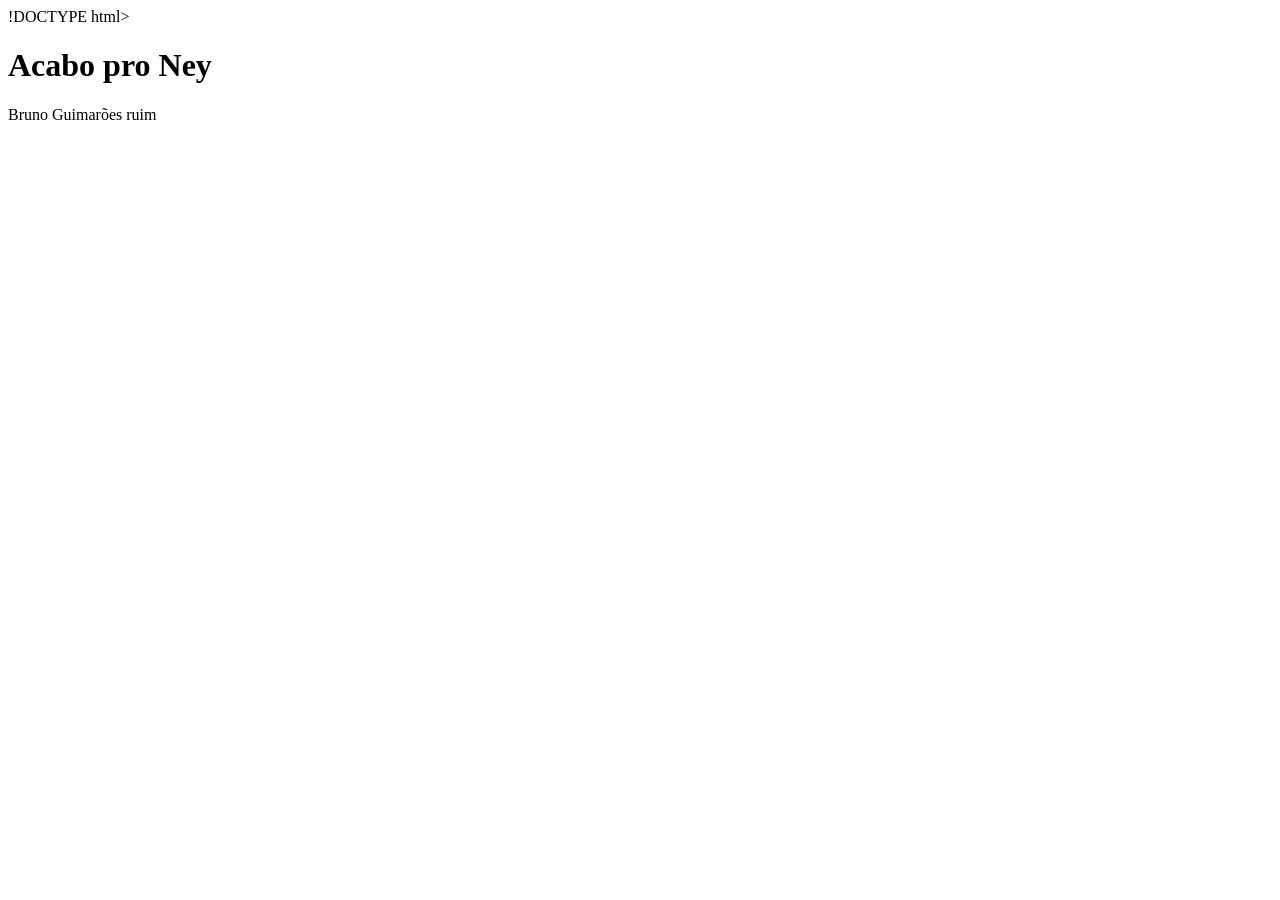
==== index.html @ 1e8b7b63 "Update and rename ney.html to index.html" ====
!DOCTYPE html>
<html lang="pr-br">
<head>
    <meta charset="UTF-8">
    <meta name="viewport" content="width=device-width, initial-scale=1.0">
    <title>Document</title>
</head>
<body>
    <h1>Acabo pro Ney</h1>
    <p>Bruno Guimarões ruim</p>
    
    
</body>
</html>
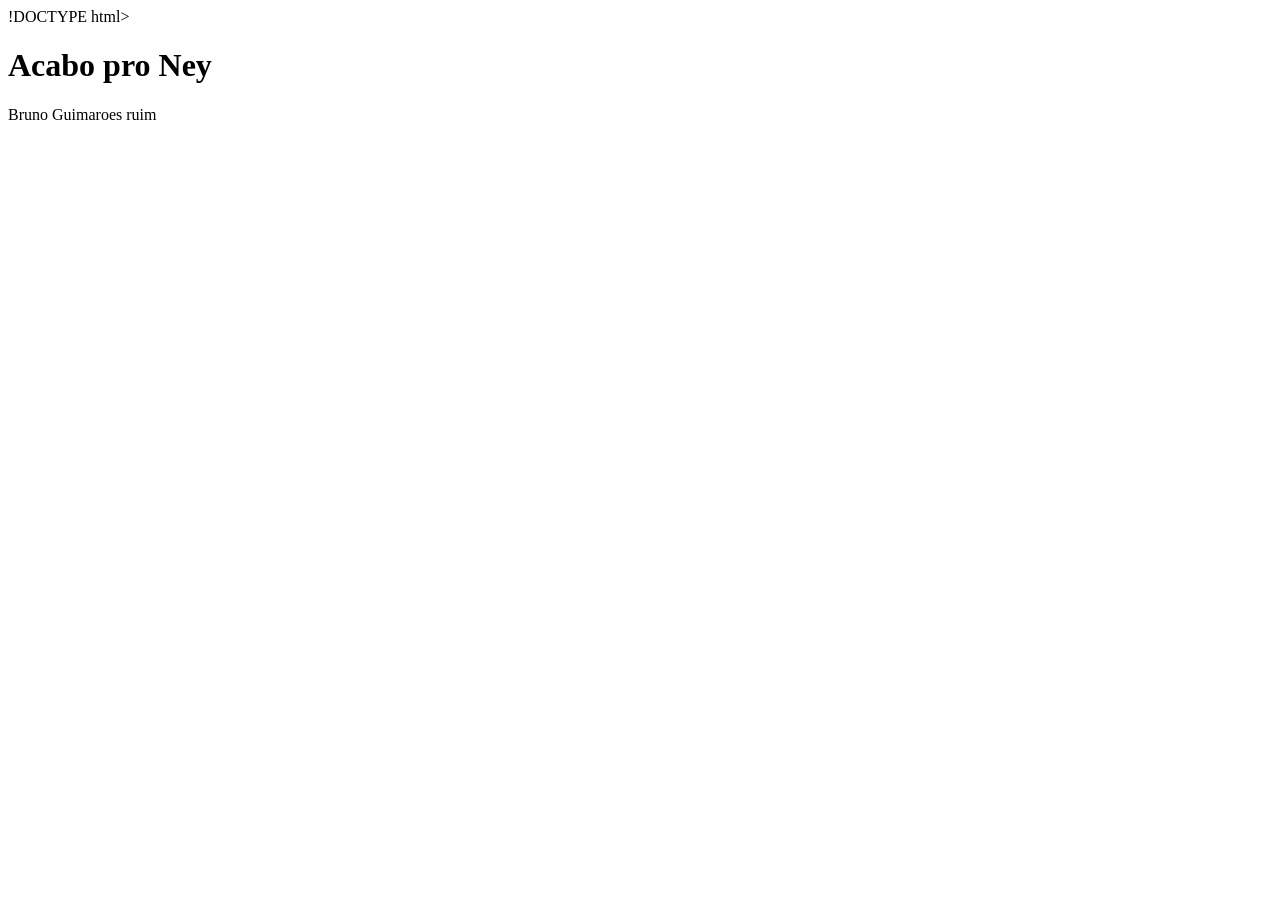
==== commit dbf8c9d3: "Update index.html" ====
--- a/index.html
+++ b/index.html
@@ -7,7 +7,7 @@
 </head>
 <body>
     <h1>Acabo pro Ney</h1>
-    <p>Bruno Guimarões ruim</p>
+    <p>Bruno Guimaroes ruim</p>
     
     
 </body>
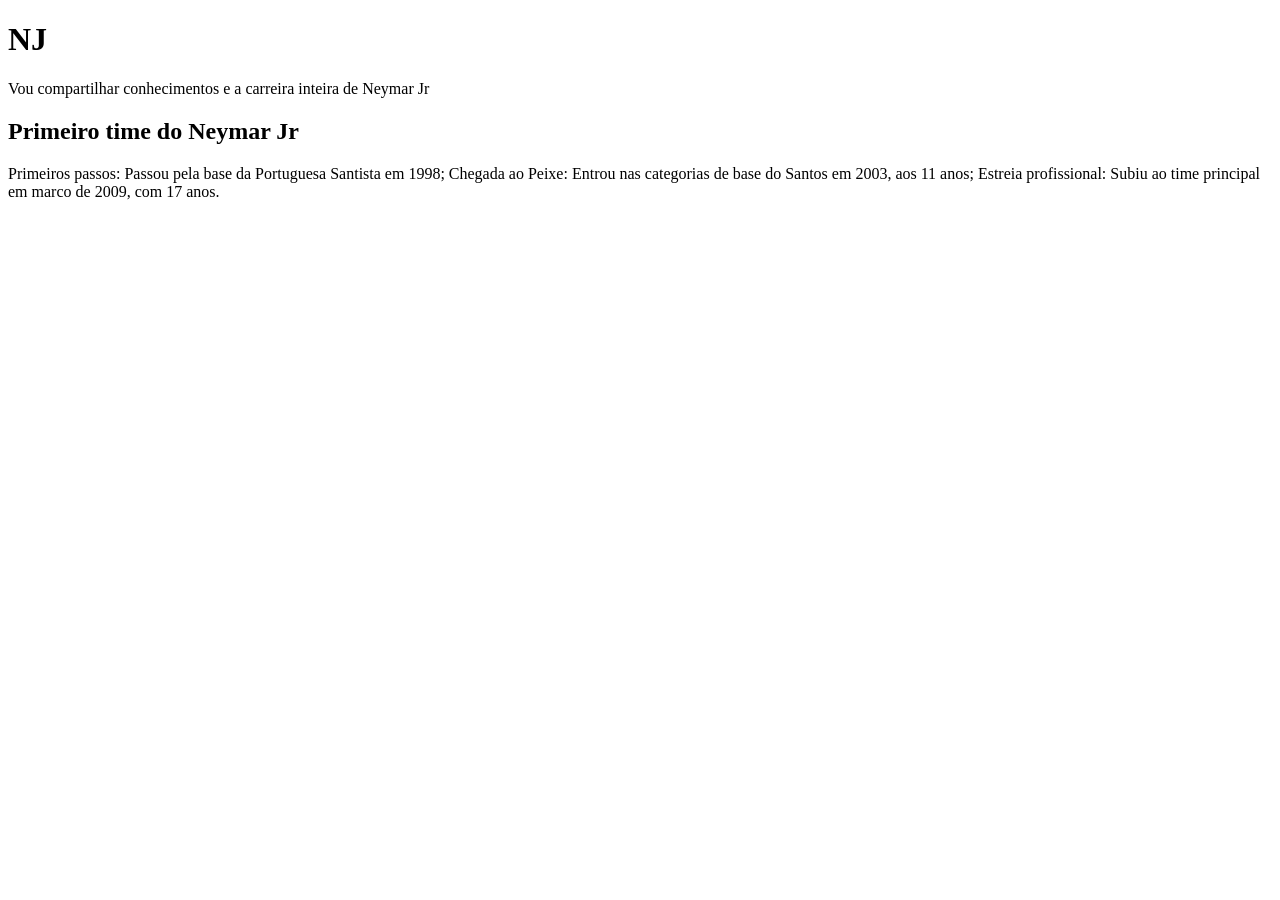
==== commit f8dc98e1: "Update index.html" ====
--- a/index.html
+++ b/index.html
@@ -1,14 +1,17 @@
-!DOCTYPE html>
-<html lang="pr-br">
+<!DOCTYPE html>
+
+<html lang="pt-br">
 <head>
-    <meta charset="UTF-8">
-    <meta name="viewport" content="width=device-width, initial-scale=1.0">
-    <title>Document</title>
+<meta charset="UTF-8">
+<meta name="viewport" content="width=device-width, initial-scale=1.0">
+<title>NJ</title>
 </head>
 <body>
-    <h1>Acabo pro Ney</h1>
-    <p>Bruno Guimaroes ruim</p>
-    
-    
+<h1>NJ</h1>
+<p>Vou compartilhar conhecimentos e a carreira inteira de Neymar Jr</p>
+<h2>Primeiro time do Neymar Jr</h2>
+<p>Primeiros passos: Passou pela base da Portuguesa Santista em 1998;
+    Chegada ao Peixe: Entrou nas categorias de base do Santos em 2003, aos 11 anos;
+    Estreia profissional: Subiu ao time principal em marco de 2009, com 17 anos.</p>
 </body>
 </html>
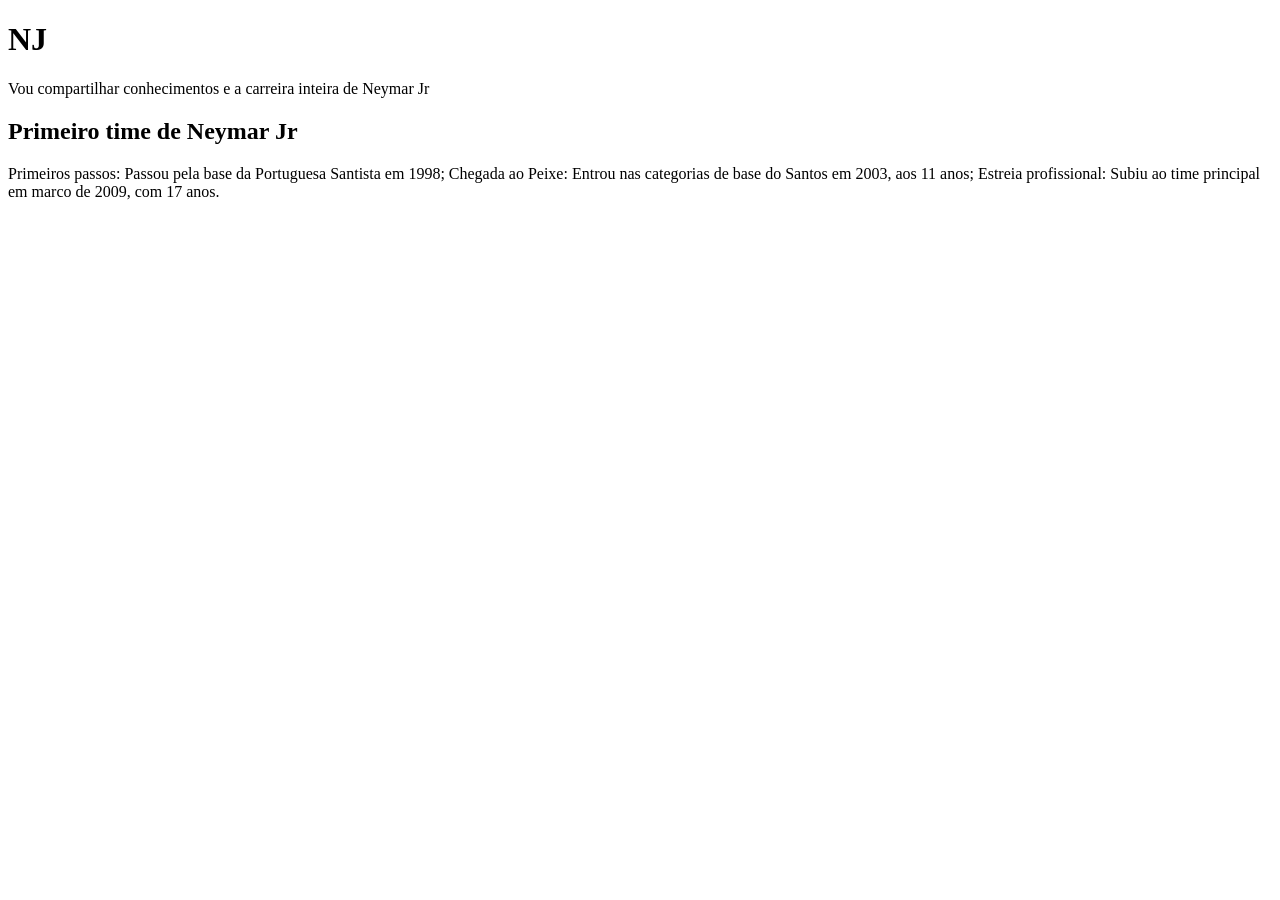
==== commit 1cb1d1d2: "Update index.html" ====
--- a/index.html
+++ b/index.html
@@ -9,7 +9,7 @@
 <body>
 <h1>NJ</h1>
 <p>Vou compartilhar conhecimentos e a carreira inteira de Neymar Jr</p>
-<h2>Primeiro time do Neymar Jr</h2>
+<h2>Primeiro time de Neymar Jr</h2>
 <p>Primeiros passos: Passou pela base da Portuguesa Santista em 1998;
     Chegada ao Peixe: Entrou nas categorias de base do Santos em 2003, aos 11 anos;
     Estreia profissional: Subiu ao time principal em marco de 2009, com 17 anos.</p>
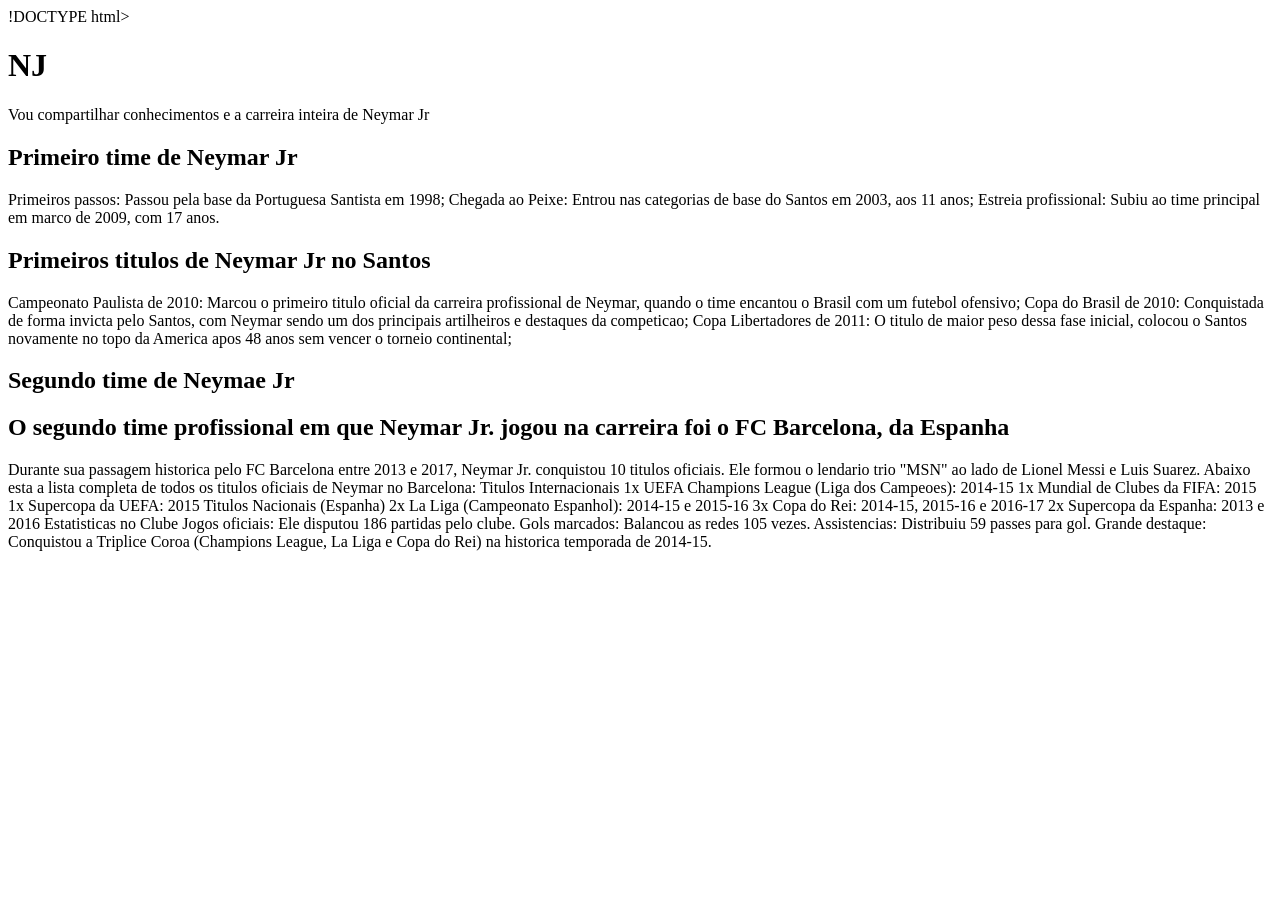
==== commit 7adce2a0: "Update index.html" ====
--- a/index.html
+++ b/index.html
@@ -1,4 +1,4 @@
-<!DOCTYPE html>
+!DOCTYPE html>
 
 <html lang="pt-br">
 <head>
@@ -13,5 +13,34 @@
 <p>Primeiros passos: Passou pela base da Portuguesa Santista em 1998;
     Chegada ao Peixe: Entrou nas categorias de base do Santos em 2003, aos 11 anos;
     Estreia profissional: Subiu ao time principal em marco de 2009, com 17 anos.</p>
+ <h2>Primeiros titulos de Neymar Jr no Santos</h2>   
+<p> Campeonato Paulista de 2010: Marcou o primeiro titulo oficial da carreira profissional de Neymar, quando o time encantou o Brasil com um futebol ofensivo;
+ Copa do Brasil de 2010: Conquistada de forma invicta pelo Santos, com Neymar sendo um dos principais artilheiros e destaques da competicao;
+ Copa Libertadores de 2011: O titulo de maior peso dessa fase inicial, colocou o Santos novamente no topo da America apos 48 anos sem vencer o torneio continental;
+</p>
+<h2>Segundo time de Neymae Jr</h2>
+<h2>O segundo time profissional em que Neymar Jr. jogou na carreira foi o FC Barcelona, da Espanha</h2>
+<p>Durante sua passagem historica pelo FC Barcelona entre 2013 e 2017, Neymar Jr. conquistou 10 titulos oficiais. Ele formou o lendario trio "MSN" ao lado de Lionel Messi e Luis Suarez.
+Abaixo esta a lista completa de todos os titulos oficiais de Neymar no Barcelona:
+
+Titulos Internacionais
+
+1x UEFA Champions League (Liga dos Campeoes): 2014-15
+1x Mundial de Clubes da FIFA: 2015
+1x Supercopa da UEFA: 2015
+
+Titulos Nacionais (Espanha)
+
+2x La Liga (Campeonato Espanhol): 2014-15 e 2015-16
+3x Copa do Rei: 2014-15, 2015-16 e 2016-17
+2x Supercopa da Espanha: 2013 e 2016
+
+Estatisticas no Clube
+
+Jogos oficiais: Ele disputou 186 partidas pelo clube.
+Gols marcados: Balancou as redes 105 vezes.
+Assistencias: Distribuiu 59 passes para gol.
+Grande destaque: Conquistou a Triplice Coroa (Champions League, La Liga e Copa do Rei) na historica temporada de 2014-15.
+</p>
 </body>
 </html>
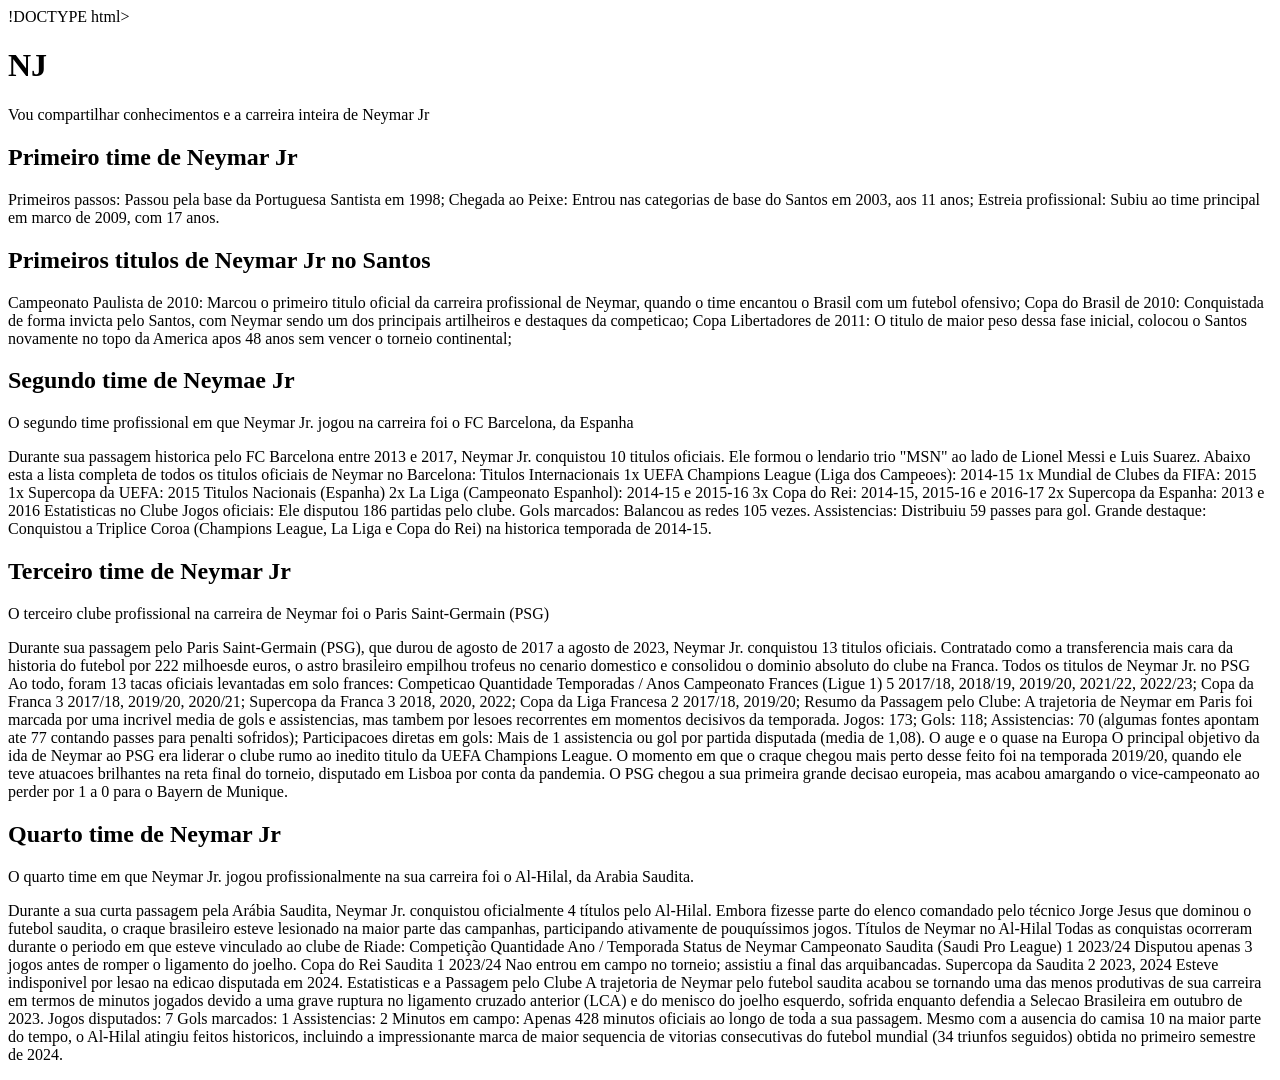
==== commit 8b833efe: "Update index.html" ====
--- a/index.html
+++ b/index.html
@@ -19,7 +19,7 @@
  Copa Libertadores de 2011: O titulo de maior peso dessa fase inicial, colocou o Santos novamente no topo da America apos 48 anos sem vencer o torneio continental;
 </p>
 <h2>Segundo time de Neymae Jr</h2>
-<h2>O segundo time profissional em que Neymar Jr. jogou na carreira foi o FC Barcelona, da Espanha</h2>
+<p>O segundo time profissional em que Neymar Jr. jogou na carreira foi o FC Barcelona, da Espanha</p>
 <p>Durante sua passagem historica pelo FC Barcelona entre 2013 e 2017, Neymar Jr. conquistou 10 titulos oficiais. Ele formou o lendario trio "MSN" ao lado de Lionel Messi e Luis Suarez.
 Abaixo esta a lista completa de todos os titulos oficiais de Neymar no Barcelona:
 
@@ -42,5 +42,50 @@
 Assistencias: Distribuiu 59 passes para gol.
 Grande destaque: Conquistou a Triplice Coroa (Champions League, La Liga e Copa do Rei) na historica temporada de 2014-15.
 </p>
+<h2>Terceiro time de Neymar Jr</h2>
+<p>O terceiro clube profissional na carreira de Neymar foi o Paris Saint-Germain (PSG)</p>
+<p>Durante sua passagem pelo Paris Saint-Germain (PSG), que durou de agosto de 2017 a agosto de 2023, Neymar Jr. conquistou 13 titulos oficiais. Contratado como a transferencia mais cara da historia do futebol por 222 milhoesde euros, o astro brasileiro empilhou trofeus no cenario domestico e consolidou o dominio absoluto do clube na Franca.
+
+Todos os titulos de Neymar Jr. no PSG
+
+Ao todo, foram 13 tacas oficiais levantadas em solo frances:
+
+Competicao	Quantidade	Temporadas / Anos
+Campeonato Frances (Ligue 1)	5	2017/18, 2018/19, 2019/20, 2021/22, 2022/23;
+Copa da Franca	3	2017/18, 2019/20, 2020/21;
+Supercopa da Franca	3	2018, 2020, 2022;
+Copa da Liga Francesa	2	2017/18, 2019/20;
+
+Resumo da Passagem pelo Clube:
+
+A trajetoria de Neymar em Paris foi marcada por uma incrivel media de gols e assistencias, mas tambem por lesoes recorrentes em momentos decisivos da temporada.
+Jogos: 173;
+Gols: 118;
+Assistencias: 70 (algumas fontes apontam ate 77 contando passes para penalti sofridos);
+Participacoes diretas em gols: Mais de 1 assistencia ou gol por partida disputada (media de 1,08).
+
+O auge e o quase na Europa
+
+O principal objetivo da ida de Neymar ao PSG era liderar o clube rumo ao inedito titulo da UEFA Champions League. O momento em que o craque chegou mais perto desse feito foi na temporada 2019/20, quando ele teve atuacoes brilhantes na reta final do torneio, disputado em Lisboa por conta da pandemia. O PSG chegou a sua primeira grande decisao europeia, mas acabou amargando o vice-campeonato ao perder por 1 a 0 para o Bayern de Munique.</p>
+<h2>Quarto time de Neymar Jr</h2>
+<p>O quarto time em que Neymar Jr. jogou profissionalmente na sua carreira foi o Al-Hilal, da Arabia Saudita.</p>
+<p>Durante a sua curta passagem pela Arábia Saudita, Neymar Jr. conquistou oficialmente 4 títulos pelo Al-Hilal. Embora fizesse parte do elenco comandado pelo técnico Jorge Jesus que dominou o futebol saudita, o craque brasileiro esteve lesionado na maior parte das campanhas, participando ativamente de pouquíssimos jogos.
+
+Títulos de Neymar no Al-Hilal
+
+Todas as conquistas ocorreram durante o periodo em que esteve vinculado ao clube de Riade:
+Competição	Quantidade	Ano / Temporada	Status de Neymar
+Campeonato Saudita (Saudi Pro League)	1	2023/24	Disputou apenas 3 jogos antes de romper o ligamento do joelho.
+Copa do Rei Saudita	1	2023/24	Nao entrou em campo no torneio; assistiu a final das arquibancadas.
+Supercopa da Saudita	2	2023, 2024	Esteve indisponivel por lesao na edicao disputada em 2024.
+
+Estatisticas e a Passagem pelo Clube
+
+A trajetoria de Neymar pelo futebol saudita acabou se tornando uma das menos produtivas de sua carreira em termos de minutos jogados devido a uma grave ruptura no ligamento cruzado anterior (LCA) e do menisco do joelho esquerdo, sofrida enquanto defendia a Selecao Brasileira em outubro de 2023.
+Jogos disputados: 7
+Gols marcados: 1
+Assistencias: 2
+Minutos em campo: Apenas 428 minutos oficiais ao longo de toda a sua passagem.
+Mesmo com a ausencia do camisa 10 na maior parte do tempo, o Al-Hilal atingiu feitos historicos, incluindo a impressionante marca de maior sequencia de vitorias consecutivas do futebol mundial (34 triunfos seguidos) obtida no primeiro semestre de 2024.</p>
 </body>
 </html>
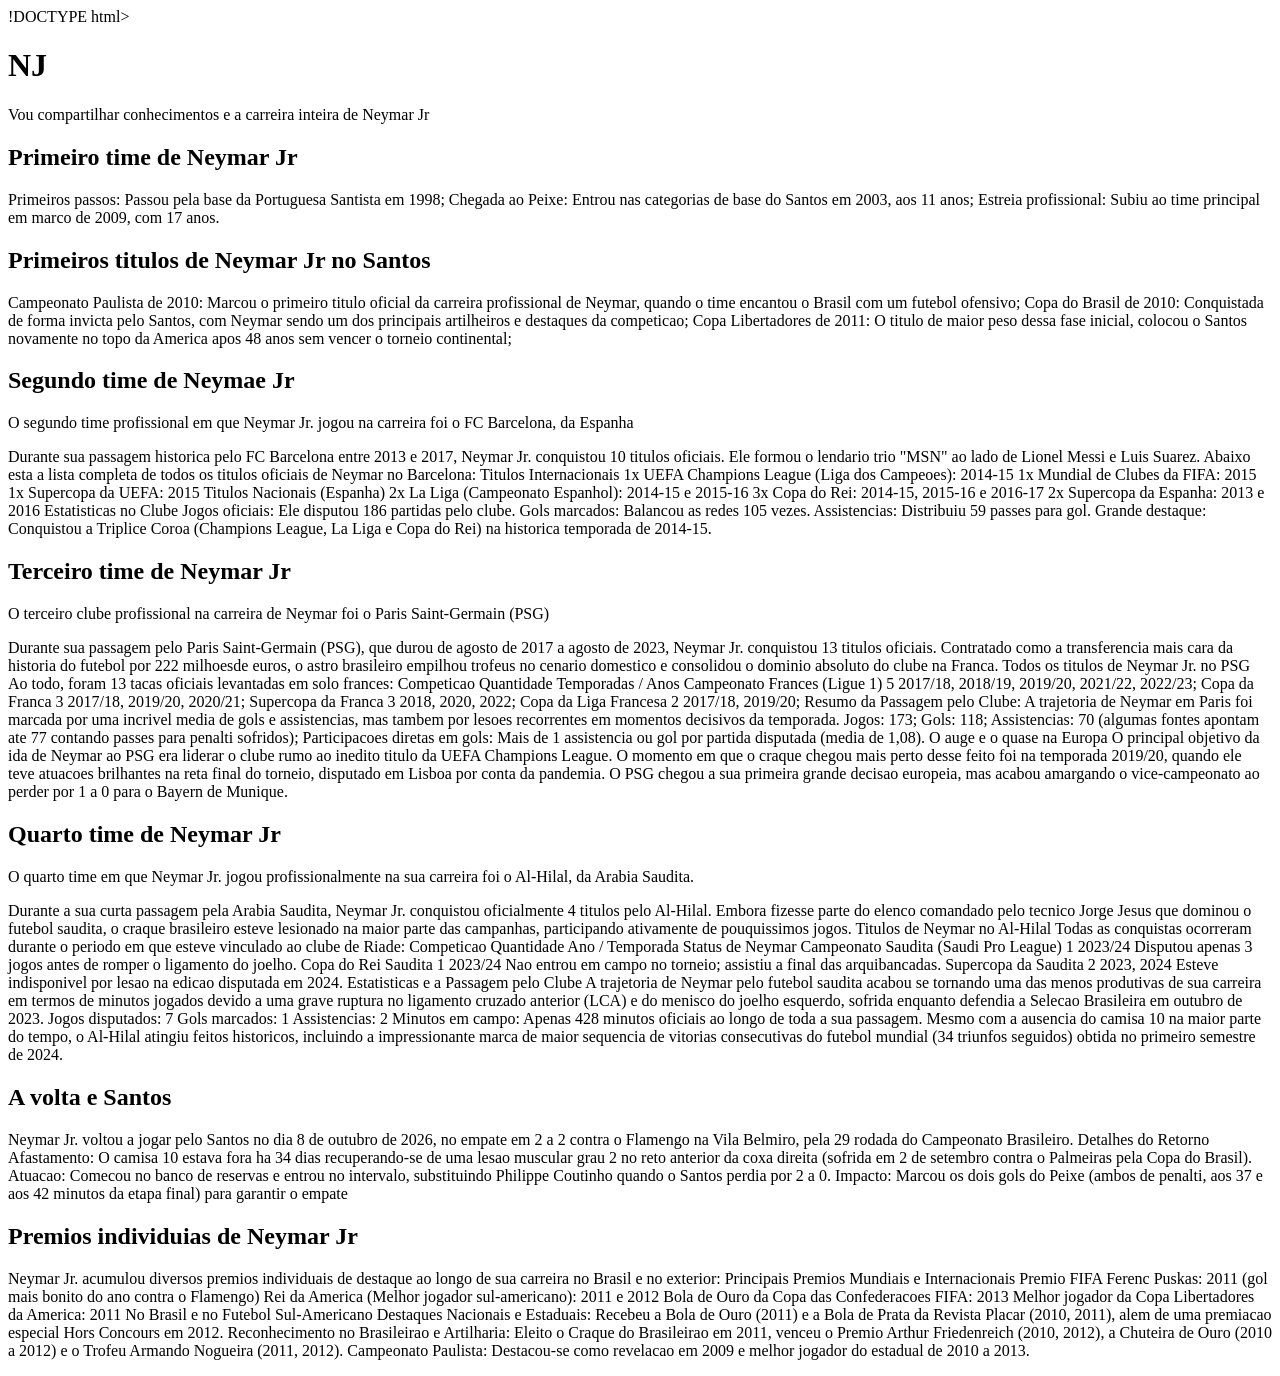
==== commit ac412fd5: "Update index.html" ====
--- a/index.html
+++ b/index.html
@@ -69,12 +69,12 @@
 O principal objetivo da ida de Neymar ao PSG era liderar o clube rumo ao inedito titulo da UEFA Champions League. O momento em que o craque chegou mais perto desse feito foi na temporada 2019/20, quando ele teve atuacoes brilhantes na reta final do torneio, disputado em Lisboa por conta da pandemia. O PSG chegou a sua primeira grande decisao europeia, mas acabou amargando o vice-campeonato ao perder por 1 a 0 para o Bayern de Munique.</p>
 <h2>Quarto time de Neymar Jr</h2>
 <p>O quarto time em que Neymar Jr. jogou profissionalmente na sua carreira foi o Al-Hilal, da Arabia Saudita.</p>
-<p>Durante a sua curta passagem pela Arábia Saudita, Neymar Jr. conquistou oficialmente 4 títulos pelo Al-Hilal. Embora fizesse parte do elenco comandado pelo técnico Jorge Jesus que dominou o futebol saudita, o craque brasileiro esteve lesionado na maior parte das campanhas, participando ativamente de pouquíssimos jogos.
+<p>Durante a sua curta passagem pela Arabia Saudita, Neymar Jr. conquistou oficialmente 4 titulos pelo Al-Hilal. Embora fizesse parte do elenco comandado pelo tecnico Jorge Jesus que dominou o futebol saudita, o craque brasileiro esteve lesionado na maior parte das campanhas, participando ativamente de pouquissimos jogos.
 
-Títulos de Neymar no Al-Hilal
+Titulos de Neymar no Al-Hilal
 
 Todas as conquistas ocorreram durante o periodo em que esteve vinculado ao clube de Riade:
-Competição	Quantidade	Ano / Temporada	Status de Neymar
+Competicao	Quantidade	Ano / Temporada	Status de Neymar
 Campeonato Saudita (Saudi Pro League)	1	2023/24	Disputou apenas 3 jogos antes de romper o ligamento do joelho.
 Copa do Rei Saudita	1	2023/24	Nao entrou em campo no torneio; assistiu a final das arquibancadas.
 Supercopa da Saudita	2	2023, 2024	Esteve indisponivel por lesao na edicao disputada em 2024.
@@ -87,5 +87,28 @@
 Assistencias: 2
 Minutos em campo: Apenas 428 minutos oficiais ao longo de toda a sua passagem.
 Mesmo com a ausencia do camisa 10 na maior parte do tempo, o Al-Hilal atingiu feitos historicos, incluindo a impressionante marca de maior sequencia de vitorias consecutivas do futebol mundial (34 triunfos seguidos) obtida no primeiro semestre de 2024.</p>
+<h2>A volta e Santos</h2>
+<p>Neymar Jr. voltou a jogar pelo Santos no dia 8 de outubro de 2026, no empate em 2 a 2 contra o Flamengo na Vila Belmiro, pela 29 rodada do Campeonato Brasileiro.
+
+Detalhes do Retorno
+
+Afastamento: O camisa 10 estava fora ha 34 dias recuperando-se de uma lesao muscular grau 2 no reto anterior da coxa direita (sofrida em 2 de setembro contra o Palmeiras pela Copa do Brasil).
+Atuacao: Comecou no banco de reservas e entrou no intervalo, substituindo Philippe Coutinho quando o Santos perdia por 2 a 0.
+Impacto: Marcou os dois gols do Peixe (ambos de penalti, aos 37 e aos 42 minutos da etapa final) para garantir o empate</p>
+<h2>Premios individuias de Neymar Jr</h2>
+<p>Neymar Jr. acumulou diversos premios individuais de destaque ao longo de sua carreira no Brasil e no exterior:
+
+Principais Premios Mundiais e Internacionais
+
+Premio FIFA Ferenc Puskas: 2011 (gol mais bonito do ano contra o Flamengo)
+Rei da America (Melhor jogador sul-americano): 2011 e 2012
+Bola de Ouro da Copa das Confederacoes FIFA: 2013
+Melhor jogador da Copa Libertadores da America: 2011
+
+No Brasil e no Futebol Sul-Americano
+
+Destaques Nacionais e Estaduais: Recebeu a Bola de Ouro (2011) e a Bola de Prata da Revista Placar (2010, 2011), alem de uma premiacao especial Hors Concours em 2012.
+Reconhecimento no Brasileirao e Artilharia: Eleito o Craque do Brasileirao em 2011, venceu o Premio Arthur Friedenreich (2010, 2012), a Chuteira de Ouro (2010 a 2012) e o Trofeu Armando Nogueira (2011, 2012).
+Campeonato Paulista: Destacou-se como revelacao em 2009 e melhor jogador do estadual de 2010 a 2013.</p>
 </body>
 </html>
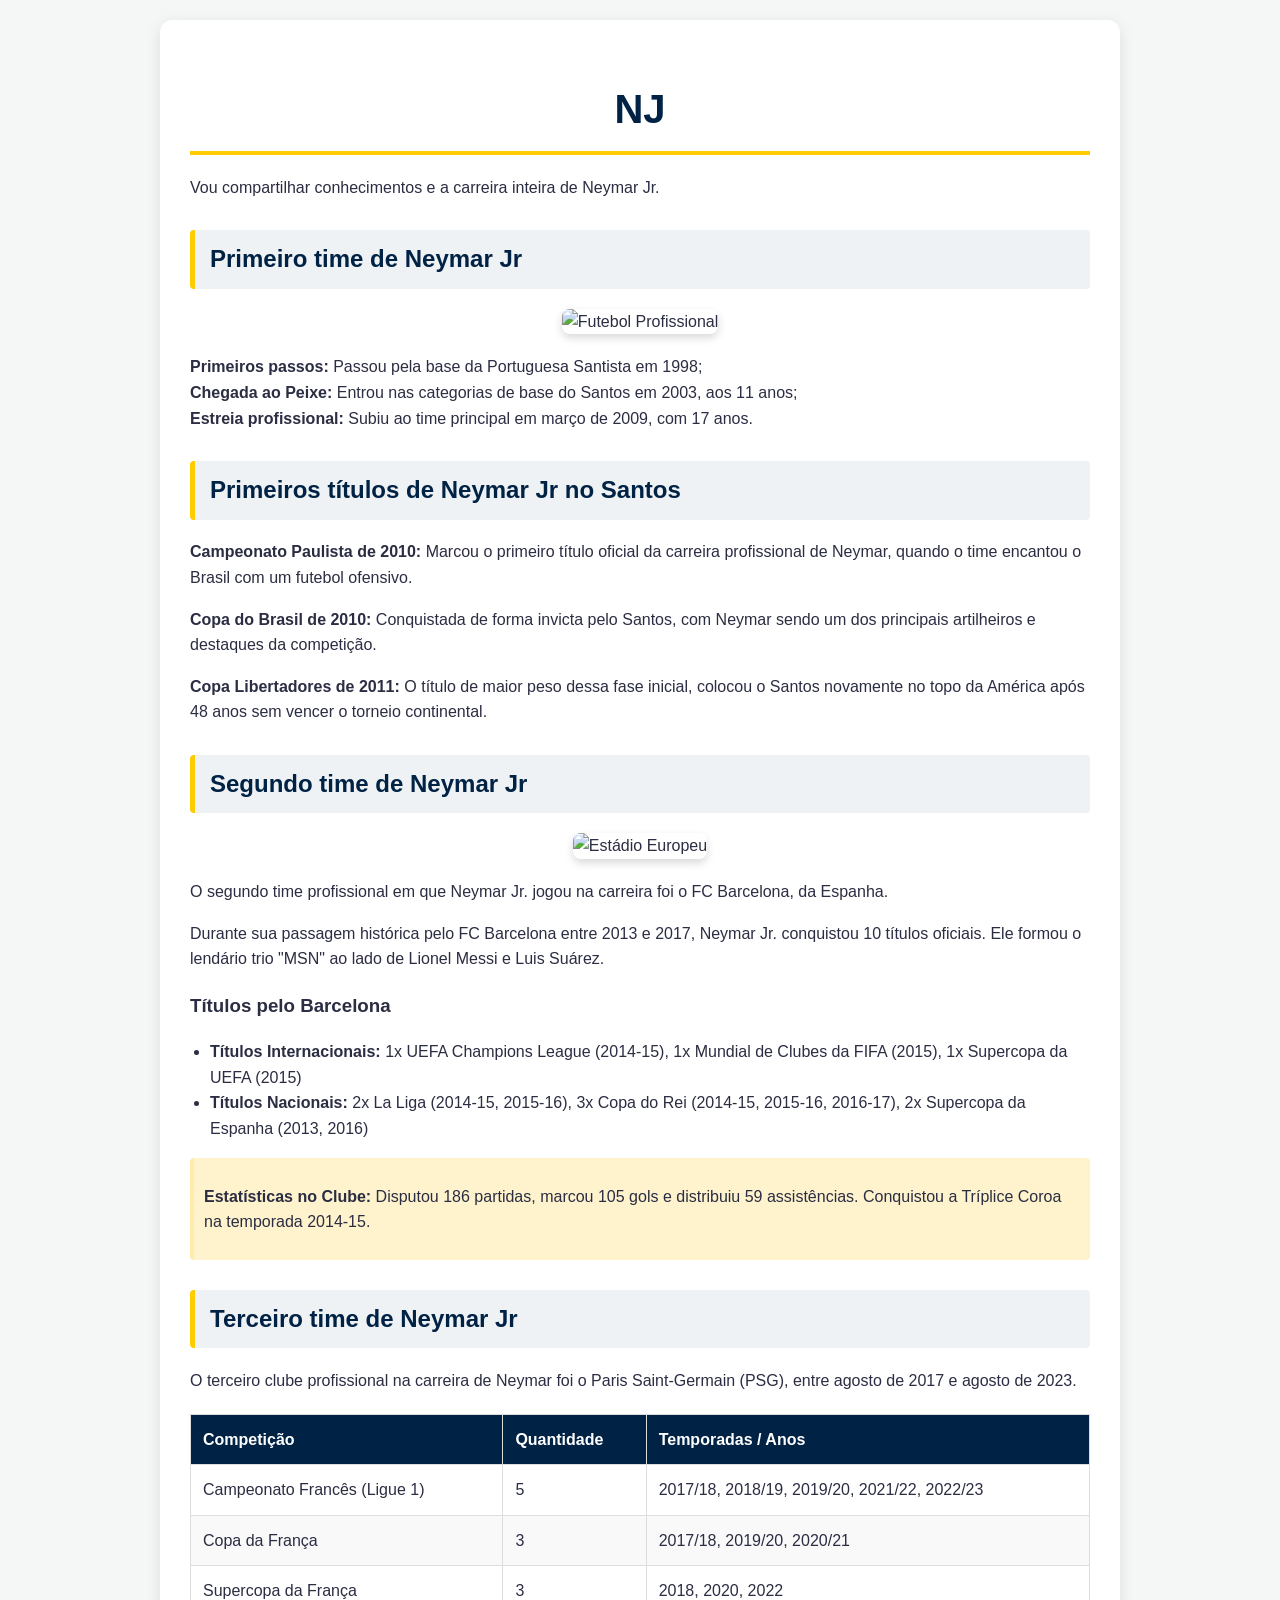
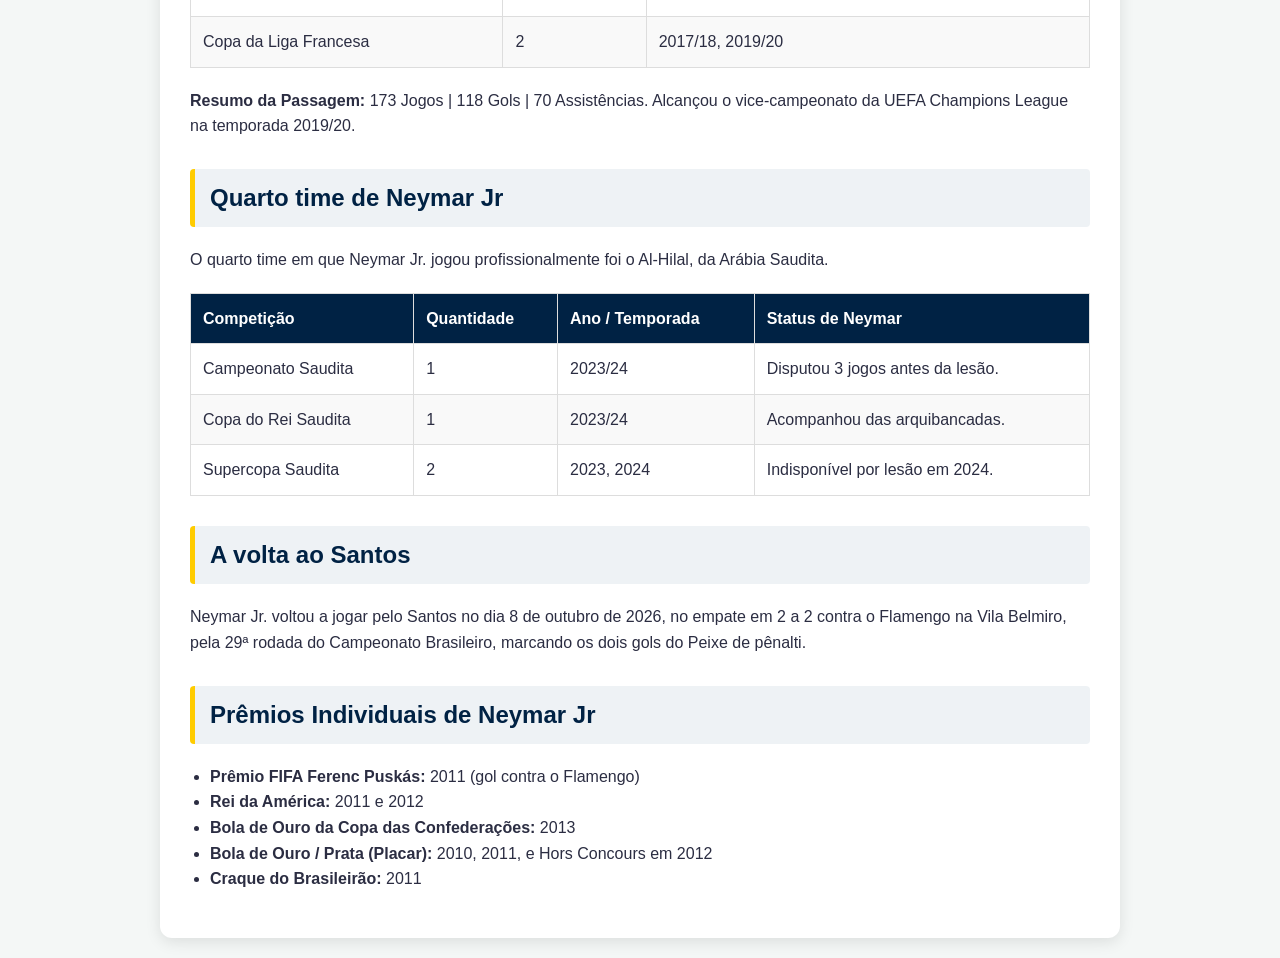
==== commit e4f6d6b9: "github" ====
--- a/index.html
+++ b/index.html
@@ -1,114 +1,224 @@
-!DOCTYPE html>
-
+<!DOCTYPE html>
 <html lang="pt-br">
 <head>
-<meta charset="UTF-8">
-<meta name="viewport" content="width=device-width, initial-scale=1.0">
-<title>NJ</title>
+    <meta charset="UTF-8">
+    <meta name="viewport" content="width=device-width, initial-scale=1.0">
+    <title>NJ - Trajetória de Neymar Jr</title>
+    <style>
+        :root {
+            --primary: #002244;
+            --secondary: #ffcc00;
+            --accent: #118ab2;
+            --bg-color: #f4f7f6;
+            --card-bg: #ffffff;
+            --text-color: #2b2d42;
+        }
+
+        body {
+            font-family: 'Segoe UI', Tahoma, Geneva, Verdana, sans-serif;
+            background-color: var(--bg-color);
+            color: var(--text-color);
+            line-height: 1.6;
+            margin: 0;
+            padding: 20px;
+        }
+
+        .container {
+            max-width: 900px;
+            margin: 0 auto;
+            background: var(--card-bg);
+            padding: 30px;
+            border-radius: 12px;
+            box-shadow: 0 4px 15px rgba(0,0,0,0.1);
+        }
+
+        h1 {
+            color: var(--primary);
+            text-align: center;
+            font-size: 2.5rem;
+            border-bottom: 4px solid var(--secondary);
+            padding-bottom: 10px;
+            margin-bottom: 20px;
+        }
+
+        h2 {
+            color: var(--primary);
+            background: #eef2f5;
+            padding: 10px 15px;
+            border-left: 5px solid var(--secondary);
+            border-radius: 4px;
+            margin-top: 30px;
+        }
+
+        p {
+            margin-bottom: 15px;
+        }
+
+        .img-container {
+            text-align: center;
+            margin: 20px 0;
+        }
+
+        .img-container img {
+            max-width: 100%;
+            height: auto;
+            border-radius: 8px;
+            box-shadow: 0 4px 8px rgba(0,0,0,0.15);
+        }
+
+        table {
+            width: 100%;
+            border-collapse: collapse;
+            margin: 20px 0;
+            background-color: #fff;
+        }
+
+        th, td {
+            padding: 12px;
+            border: 1px solid #ddd;
+            text-align: left;
+        }
+
+        th {
+            background-color: var(--primary);
+            color: #fff;
+        }
+
+        tr:nth-child(even) {
+            background-color: #f9f9f9;
+        }
+
+        ul, ol {
+            padding-left: 20px;
+        }
+
+        .highlight {
+            background-color: #fff3cd;
+            padding: 10px;
+            border-left: 4px solid #ffebaa;
+            border-radius: 4px;
+        }
+    </style>
 </head>
 <body>
-<h1>NJ</h1>
-<p>Vou compartilhar conhecimentos e a carreira inteira de Neymar Jr</p>
-<h2>Primeiro time de Neymar Jr</h2>
-<p>Primeiros passos: Passou pela base da Portuguesa Santista em 1998;
-    Chegada ao Peixe: Entrou nas categorias de base do Santos em 2003, aos 11 anos;
-    Estreia profissional: Subiu ao time principal em marco de 2009, com 17 anos.</p>
- <h2>Primeiros titulos de Neymar Jr no Santos</h2>   
-<p> Campeonato Paulista de 2010: Marcou o primeiro titulo oficial da carreira profissional de Neymar, quando o time encantou o Brasil com um futebol ofensivo;
- Copa do Brasil de 2010: Conquistada de forma invicta pelo Santos, com Neymar sendo um dos principais artilheiros e destaques da competicao;
- Copa Libertadores de 2011: O titulo de maior peso dessa fase inicial, colocou o Santos novamente no topo da America apos 48 anos sem vencer o torneio continental;
-</p>
-<h2>Segundo time de Neymae Jr</h2>
-<p>O segundo time profissional em que Neymar Jr. jogou na carreira foi o FC Barcelona, da Espanha</p>
-<p>Durante sua passagem historica pelo FC Barcelona entre 2013 e 2017, Neymar Jr. conquistou 10 titulos oficiais. Ele formou o lendario trio "MSN" ao lado de Lionel Messi e Luis Suarez.
-Abaixo esta a lista completa de todos os titulos oficiais de Neymar no Barcelona:
-
-Titulos Internacionais
-
-1x UEFA Champions League (Liga dos Campeoes): 2014-15
-1x Mundial de Clubes da FIFA: 2015
-1x Supercopa da UEFA: 2015
-
-Titulos Nacionais (Espanha)
-
-2x La Liga (Campeonato Espanhol): 2014-15 e 2015-16
-3x Copa do Rei: 2014-15, 2015-16 e 2016-17
-2x Supercopa da Espanha: 2013 e 2016
-
-Estatisticas no Clube
-
-Jogos oficiais: Ele disputou 186 partidas pelo clube.
-Gols marcados: Balancou as redes 105 vezes.
-Assistencias: Distribuiu 59 passes para gol.
-Grande destaque: Conquistou a Triplice Coroa (Champions League, La Liga e Copa do Rei) na historica temporada de 2014-15.
-</p>
-<h2>Terceiro time de Neymar Jr</h2>
-<p>O terceiro clube profissional na carreira de Neymar foi o Paris Saint-Germain (PSG)</p>
-<p>Durante sua passagem pelo Paris Saint-Germain (PSG), que durou de agosto de 2017 a agosto de 2023, Neymar Jr. conquistou 13 titulos oficiais. Contratado como a transferencia mais cara da historia do futebol por 222 milhoesde euros, o astro brasileiro empilhou trofeus no cenario domestico e consolidou o dominio absoluto do clube na Franca.
-
-Todos os titulos de Neymar Jr. no PSG
-
-Ao todo, foram 13 tacas oficiais levantadas em solo frances:
-
-Competicao	Quantidade	Temporadas / Anos
-Campeonato Frances (Ligue 1)	5	2017/18, 2018/19, 2019/20, 2021/22, 2022/23;
-Copa da Franca	3	2017/18, 2019/20, 2020/21;
-Supercopa da Franca	3	2018, 2020, 2022;
-Copa da Liga Francesa	2	2017/18, 2019/20;
-
-Resumo da Passagem pelo Clube:
-
-A trajetoria de Neymar em Paris foi marcada por uma incrivel media de gols e assistencias, mas tambem por lesoes recorrentes em momentos decisivos da temporada.
-Jogos: 173;
-Gols: 118;
-Assistencias: 70 (algumas fontes apontam ate 77 contando passes para penalti sofridos);
-Participacoes diretas em gols: Mais de 1 assistencia ou gol por partida disputada (media de 1,08).
-
-O auge e o quase na Europa
-
-O principal objetivo da ida de Neymar ao PSG era liderar o clube rumo ao inedito titulo da UEFA Champions League. O momento em que o craque chegou mais perto desse feito foi na temporada 2019/20, quando ele teve atuacoes brilhantes na reta final do torneio, disputado em Lisboa por conta da pandemia. O PSG chegou a sua primeira grande decisao europeia, mas acabou amargando o vice-campeonato ao perder por 1 a 0 para o Bayern de Munique.</p>
-<h2>Quarto time de Neymar Jr</h2>
-<p>O quarto time em que Neymar Jr. jogou profissionalmente na sua carreira foi o Al-Hilal, da Arabia Saudita.</p>
-<p>Durante a sua curta passagem pela Arabia Saudita, Neymar Jr. conquistou oficialmente 4 titulos pelo Al-Hilal. Embora fizesse parte do elenco comandado pelo tecnico Jorge Jesus que dominou o futebol saudita, o craque brasileiro esteve lesionado na maior parte das campanhas, participando ativamente de pouquissimos jogos.
-
-Titulos de Neymar no Al-Hilal
-
-Todas as conquistas ocorreram durante o periodo em que esteve vinculado ao clube de Riade:
-Competicao	Quantidade	Ano / Temporada	Status de Neymar
-Campeonato Saudita (Saudi Pro League)	1	2023/24	Disputou apenas 3 jogos antes de romper o ligamento do joelho.
-Copa do Rei Saudita	1	2023/24	Nao entrou em campo no torneio; assistiu a final das arquibancadas.
-Supercopa da Saudita	2	2023, 2024	Esteve indisponivel por lesao na edicao disputada em 2024.
-
-Estatisticas e a Passagem pelo Clube
-
-A trajetoria de Neymar pelo futebol saudita acabou se tornando uma das menos produtivas de sua carreira em termos de minutos jogados devido a uma grave ruptura no ligamento cruzado anterior (LCA) e do menisco do joelho esquerdo, sofrida enquanto defendia a Selecao Brasileira em outubro de 2023.
-Jogos disputados: 7
-Gols marcados: 1
-Assistencias: 2
-Minutos em campo: Apenas 428 minutos oficiais ao longo de toda a sua passagem.
-Mesmo com a ausencia do camisa 10 na maior parte do tempo, o Al-Hilal atingiu feitos historicos, incluindo a impressionante marca de maior sequencia de vitorias consecutivas do futebol mundial (34 triunfos seguidos) obtida no primeiro semestre de 2024.</p>
-<h2>A volta e Santos</h2>
-<p>Neymar Jr. voltou a jogar pelo Santos no dia 8 de outubro de 2026, no empate em 2 a 2 contra o Flamengo na Vila Belmiro, pela 29 rodada do Campeonato Brasileiro.
-
-Detalhes do Retorno
-
-Afastamento: O camisa 10 estava fora ha 34 dias recuperando-se de uma lesao muscular grau 2 no reto anterior da coxa direita (sofrida em 2 de setembro contra o Palmeiras pela Copa do Brasil).
-Atuacao: Comecou no banco de reservas e entrou no intervalo, substituindo Philippe Coutinho quando o Santos perdia por 2 a 0.
-Impacto: Marcou os dois gols do Peixe (ambos de penalti, aos 37 e aos 42 minutos da etapa final) para garantir o empate</p>
-<h2>Premios individuias de Neymar Jr</h2>
-<p>Neymar Jr. acumulou diversos premios individuais de destaque ao longo de sua carreira no Brasil e no exterior:
-
-Principais Premios Mundiais e Internacionais
-
-Premio FIFA Ferenc Puskas: 2011 (gol mais bonito do ano contra o Flamengo)
-Rei da America (Melhor jogador sul-americano): 2011 e 2012
-Bola de Ouro da Copa das Confederacoes FIFA: 2013
-Melhor jogador da Copa Libertadores da America: 2011
-
-No Brasil e no Futebol Sul-Americano
-
-Destaques Nacionais e Estaduais: Recebeu a Bola de Ouro (2011) e a Bola de Prata da Revista Placar (2010, 2011), alem de uma premiacao especial Hors Concours em 2012.
-Reconhecimento no Brasileirao e Artilharia: Eleito o Craque do Brasileirao em 2011, venceu o Premio Arthur Friedenreich (2010, 2012), a Chuteira de Ouro (2010 a 2012) e o Trofeu Armando Nogueira (2011, 2012).
-Campeonato Paulista: Destacou-se como revelacao em 2009 e melhor jogador do estadual de 2010 a 2013.</p>
+
+<div class="container">
+    <h1>NJ</h1>
+    <p>Vou compartilhar conhecimentos e a carreira inteira de Neymar Jr.</p>
+
+    <h2>Primeiro time de Neymar Jr</h2>
+    <div class="img-container">
+        <img src="https://images.unsplash.com/photo-1508098682722-e99c43a406b2?auto=format&fit=crop&w=800&q=80" alt="Futebol Profissional">
+    </div>
+    <p><strong>Primeiros passos:</strong> Passou pela base da Portuguesa Santista em 1998;<br>
+    <strong>Chegada ao Peixe:</strong> Entrou nas categorias de base do Santos em 2003, aos 11 anos;<br>
+    <strong>Estreia profissional:</strong> Subiu ao time principal em março de 2009, com 17 anos.</p>
+
+    <h2>Primeiros títulos de Neymar Jr no Santos</h2>
+    <p><strong>Campeonato Paulista de 2010:</strong> Marcou o primeiro título oficial da carreira profissional de Neymar, quando o time encantou o Brasil com um futebol ofensivo.</p>
+    <p><strong>Copa do Brasil de 2010:</strong> Conquistada de forma invicta pelo Santos, com Neymar sendo um dos principais artilheiros e destaques da competição.</p>
+    <p><strong>Copa Libertadores de 2011:</strong> O título de maior peso dessa fase inicial, colocou o Santos novamente no topo da América após 48 anos sem vencer o torneio continental.</p>
+
+    <h2>Segundo time de Neymar Jr</h2>
+    <div class="img-container">
+        <img src="https://images.unsplash.com/photo-1522778119026-d647f0596c20?auto=format&fit=crop&w=800&q=80" alt="Estádio Europeu">
+    </div>
+    <p>O segundo time profissional em que Neymar Jr. jogou na carreira foi o FC Barcelona, da Espanha.</p>
+    <p>Durante sua passagem histórica pelo FC Barcelona entre 2013 e 2017, Neymar Jr. conquistou 10 títulos oficiais. Ele formou o lendário trio "MSN" ao lado de Lionel Messi e Luis Suárez.</p>
+
+    <h3>Títulos pelo Barcelona</h3>
+    <ul>
+        <li><strong>Títulos Internacionais:</strong> 1x UEFA Champions League (2014-15), 1x Mundial de Clubes da FIFA (2015), 1x Supercopa da UEFA (2015)</li>
+        <li><strong>Títulos Nacionais:</strong> 2x La Liga (2014-15, 2015-16), 3x Copa do Rei (2014-15, 2015-16, 2016-17), 2x Supercopa da Espanha (2013, 2016)</li>
+    </ul>
+
+    <div class="highlight">
+        <p><strong>Estatísticas no Clube:</strong> Disputou 186 partidas, marcou 105 gols e distribuiu 59 assistências. Conquistou a Tríplice Coroa na temporada 2014-15.</p>
+    </div>
+
+    <h2>Terceiro time de Neymar Jr</h2>
+    <p>O terceiro clube profissional na carreira de Neymar foi o Paris Saint-Germain (PSG), entre agosto de 2017 e agosto de 2023.</p>
+
+    <table>
+        <thead>
+            <tr>
+                <th>Competição</th>
+                <th>Quantidade</th>
+                <th>Temporadas / Anos</th>
+            </tr>
+        </thead>
+        <tbody>
+            <tr>
+                <td>Campeonato Francês (Ligue 1)</td>
+                <td>5</td>
+                <td>2017/18, 2018/19, 2019/20, 2021/22, 2022/23</td>
+            </tr>
+            <tr>
+                <td>Copa da França</td>
+                <td>3</td>
+                <td>2017/18, 2019/20, 2020/21</td>
+            </tr>
+            <tr>
+                <td>Supercopa da França</td>
+                <td>3</td>
+                <td>2018, 2020, 2022</td>
+            </tr>
+            <tr>
+                <td>Copa da Liga Francesa</td>
+                <td>2</td>
+                <td>2017/18, 2019/20</td>
+            </tr>
+        </tbody>
+    </table>
+
+    <p><strong>Resumo da Passagem:</strong> 173 Jogos | 118 Gols | 70 Assistências. Alcançou o vice-campeonato da UEFA Champions League na temporada 2019/20.</p>
+
+    <h2>Quarto time de Neymar Jr</h2>
+    <p>O quarto time em que Neymar Jr. jogou profissionalmente foi o Al-Hilal, da Arábia Saudita.</p>
+
+    <table>
+        <thead>
+            <tr>
+                <th>Competição</th>
+                <th>Quantidade</th>
+                <th>Ano / Temporada</th>
+                <th>Status de Neymar</th>
+            </tr>
+        </thead>
+        <tbody>
+            <tr>
+                <td>Campeonato Saudita</td>
+                <td>1</td>
+                <td>2023/24</td>
+                <td>Disputou 3 jogos antes da lesão.</td>
+            </tr>
+            <tr>
+                <td>Copa do Rei Saudita</td>
+                <td>1</td>
+                <td>2023/24</td>
+                <td>Acompanhou das arquibancadas.</td>
+            </tr>
+            <tr>
+                <td>Supercopa Saudita</td>
+                <td>2</td>
+                <td>2023, 2024</td>
+                <td>Indisponível por lesão em 2024.</td>
+            </tr>
+        </tbody>
+    </table>
+
+    <h2>A volta ao Santos</h2>
+    <p>Neymar Jr. voltou a jogar pelo Santos no dia 8 de outubro de 2026, no empate em 2 a 2 contra o Flamengo na Vila Belmiro, pela 29ª rodada do Campeonato Brasileiro, marcando os dois gols do Peixe de pênalti.</p>
+
+    <h2>Prêmios Individuais de Neymar Jr</h2>
+    <ul>
+        <li><strong>Prêmio FIFA Ferenc Puskás:</strong> 2011 (gol contra o Flamengo)</li>
+        <li><strong>Rei da América:</strong> 2011 e 2012</li>
+        <li><strong>Bola de Ouro da Copa das Confederações:</strong> 2013</li>
+        <li><strong>Bola de Ouro / Prata (Placar):</strong> 2010, 2011, e Hors Concours em 2012</li>
+        <li><strong>Craque do Brasileirão:</strong> 2011</li>
+    </ul>
+</div>
+
 </body>
-</html>
+</html>
